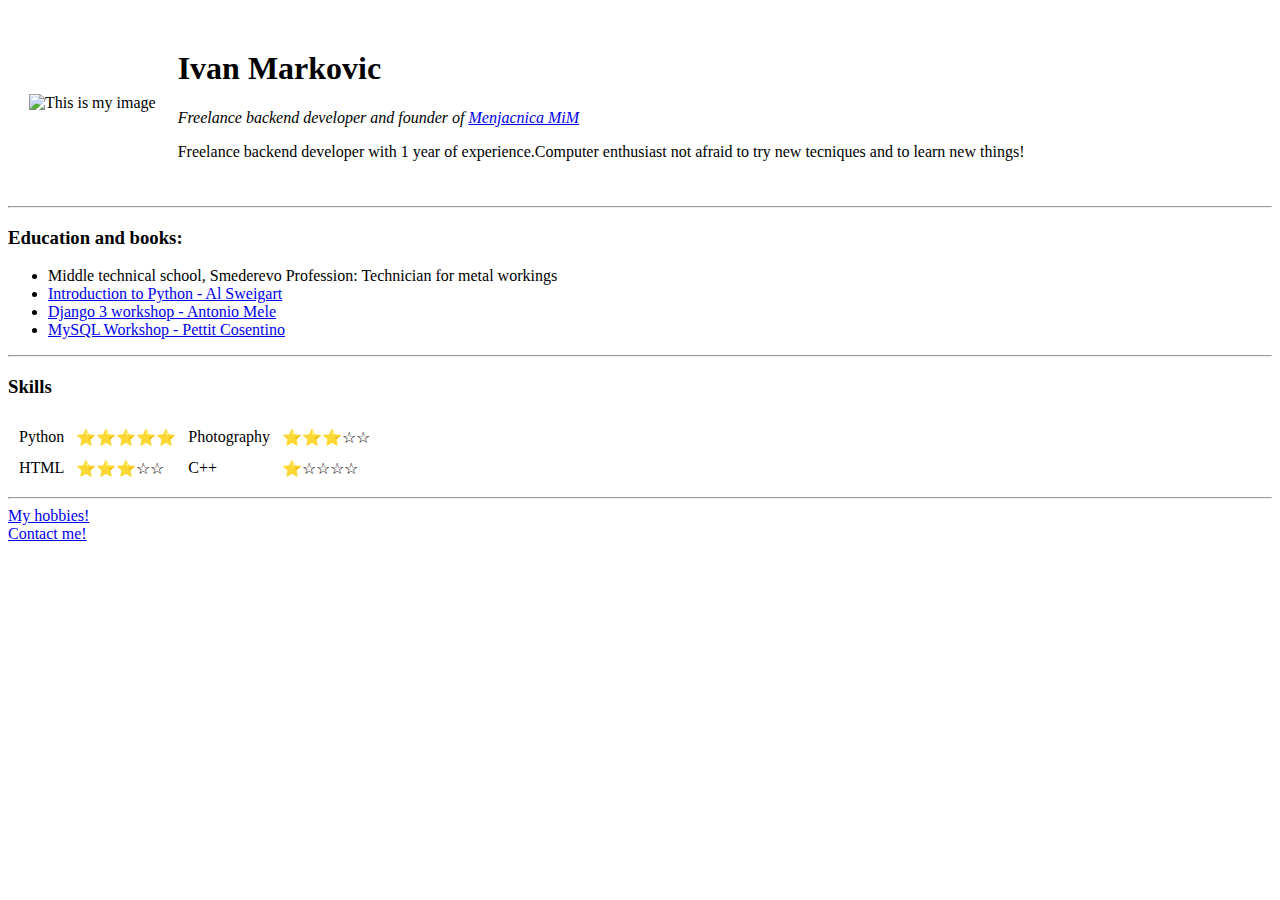
==== index.html @ 7e3bc7ac "Added initial CV website files" ====
<!DOCTYPE html>
<html lang="en">
<head>
    <meta charset="UTF-8">
    <meta http-equiv="X-UA-Compatible" content="IE=edge">
    <meta name="viewport" content="width=device-width, initial-scale=1.0">
    <title>Ivan`s page</title>
</head>
<body>
    <table cellspacing="20">
        <td><img src="https://assets.mycast.io/actor_images/actor-el-risitas-100208_large.jpg?1591898241" alt="This is my image"></td>
        <td>
            <h1>Ivan Markovic</h1>
            <p><em>Freelance backend developer and founder of <a href="http://menjacnica-mim.rs">Menjacnica MiM</a> </em></p>
            <p>Freelance backend developer with 1 year of experience.Computer enthusiast not afraid to try new tecniques and to learn new things!</p>
        </td>
    </table>

    
    <hr>
    <h3>Education and books:</h3>
    
    <ul>
        <li>Middle technical school, Smederevo
            Profession: Technician for metal workings</li>
        <li><a href="https://automatetheboringstuff.com/"> Introduction to Python - Al Sweigart</a></li>
        <li><a href="https://books.google.rs/books/about/Django_3_By_Example.html?id=y83aDwAAQBAJ&source=kp_book_description&redir_esc=y"> Django 3 workshop - Antonio Mele</a></li>
        <li><a href="https://www.packtpub.com/product/the-mysql-workshop/9781839214905"> MySQL Workshop - Pettit Cosentino</a></li>
    </ul>
    <hr>
    <h3>Skills</h3>
    <table cellspacing="10">
        <tr>
            <td>Python</td>
            <td>⭐⭐⭐⭐⭐</td>
            <td>Photography</td>
            <td>⭐⭐⭐☆☆</td>
        </tr>
        <tr>
            <td>HTML</td>
            <td>⭐⭐⭐☆☆</td>
            <td>C++</td>
            <td>⭐☆☆☆☆</td>
        </tr>
    </table>
    <hr>
    <a href="hobies.html">My hobbies!</a>
    <br>
    <a href="contact.html">Contact me!</a>
</body>
</html>
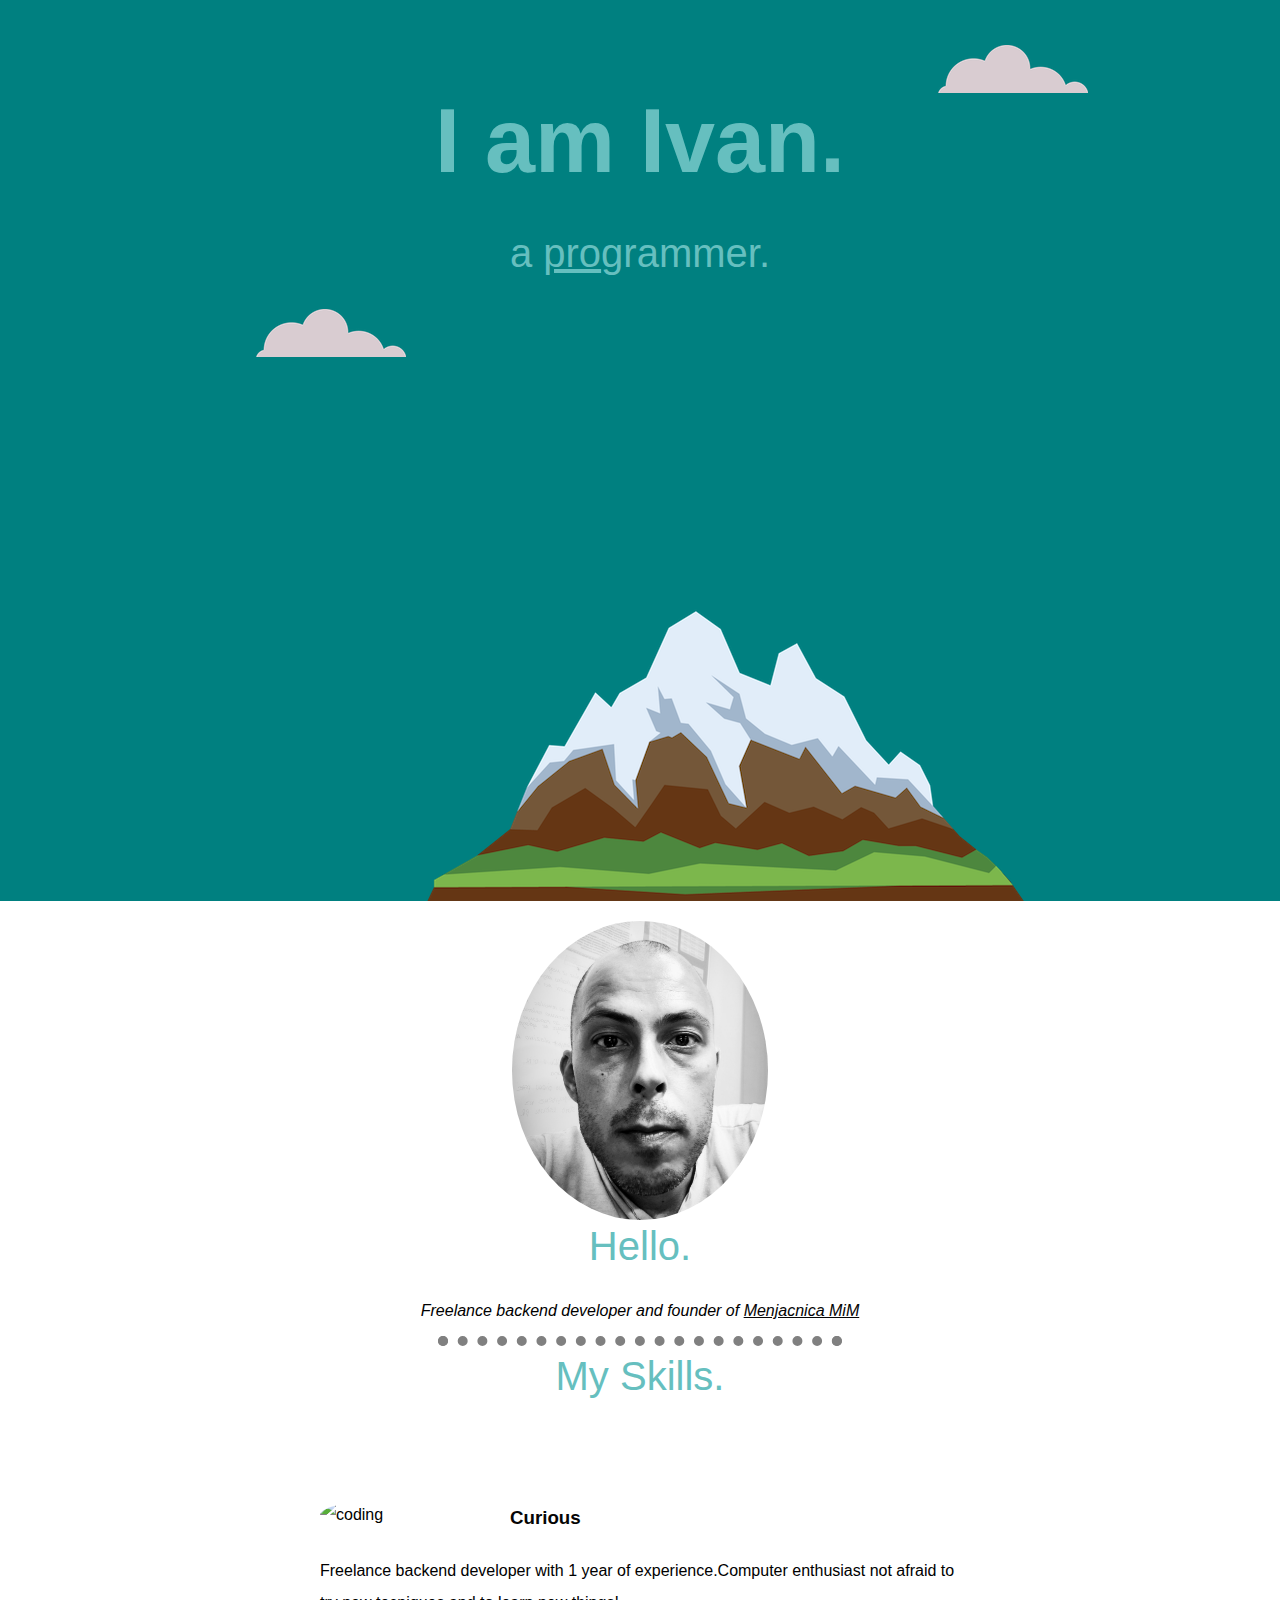
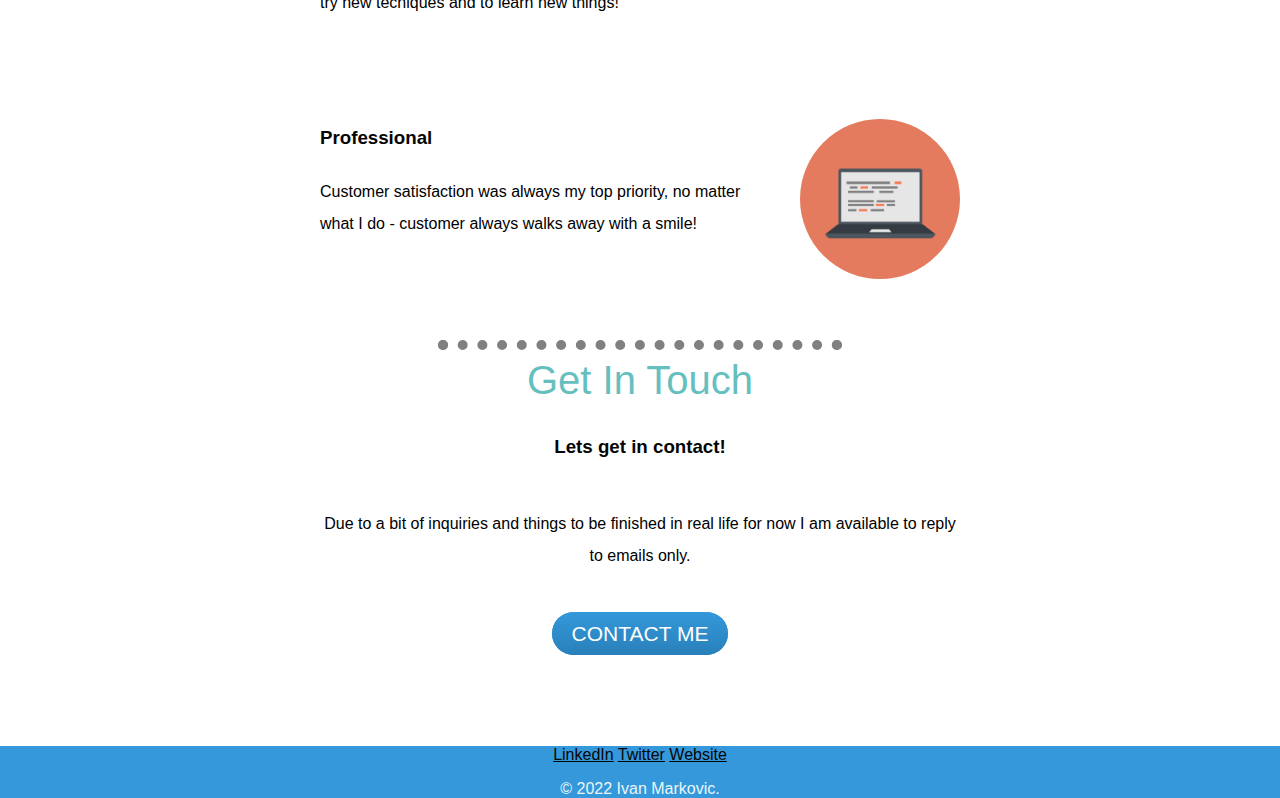
==== commit 5638ff37: "Updated website." ====
--- a/index.html
+++ b/index.html
@@ -4,48 +4,55 @@
     <meta charset="UTF-8">
     <meta http-equiv="X-UA-Compatible" content="IE=edge">
     <meta name="viewport" content="width=device-width, initial-scale=1.0">
-    <title>Ivan`s page</title>
+    <title>Ivan Markovic</title>
+    <link rel="stylesheet" href="/css/styles.css">
+    <link rel="icon" href="favicon-16x16.png">
 </head>
+
 <body>
-    <table cellspacing="20">
-        <td><img src="https://assets.mycast.io/actor_images/actor-el-risitas-100208_large.jpg?1591898241" alt="This is my image"></td>
-        <td>
-            <h1>Ivan Markovic</h1>
-            <p><em>Freelance backend developer and founder of <a href="http://menjacnica-mim.rs">Menjacnica MiM</a> </em></p>
+    <div class="top-container">
+        <img class="top-cloud" src="/images/cloud.png" alt="cloud-img">
+        <h1>I am Ivan.</h1>
+        <h2 class="programmer"> a <span><u>pro</u></span>grammer.</h2>
+        <img class="bottom-cloud" src="/images/cloud.png" alt="cloud-img">
+        <img class="mountain" src="/images/mountain.png" alt="mountain-img">
+    </div>
+    <div class="middle-container">
+        <div class="profile">
+          <img class="profile-photo" src="/images/me-cropped.jpg" alt="profile-photo">
+          <h2 class="programmer">Hello.</h2>
+          <p><em>Freelance backend developer and founder of <a href="http://menjacnica-mim.rs">Menjacnica MiM</a> </em></p>
+        </div>
+        <hr class="ruler">
+        <div class="skills">
+          <h2 class="programmer">My Skills.</h2>
+          <div class="skill-row">
+            <img class="page-photos" src="https://media.giphy.com/media/QssGEmpkyEOhBCb7e1/giphy.gif" alt="coding">
+            <h3>Curious</h3>
             <p>Freelance backend developer with 1 year of experience.Computer enthusiast not afraid to try new tecniques and to learn new things!</p>
-        </td>
-    </table>
-
-    
-    <hr>
-    <h3>Education and books:</h3>
-    
-    <ul>
-        <li>Middle technical school, Smederevo
-            Profession: Technician for metal workings</li>
-        <li><a href="https://automatetheboringstuff.com/"> Introduction to Python - Al Sweigart</a></li>
-        <li><a href="https://books.google.rs/books/about/Django_3_By_Example.html?id=y83aDwAAQBAJ&source=kp_book_description&redir_esc=y"> Django 3 workshop - Antonio Mele</a></li>
-        <li><a href="https://www.packtpub.com/product/the-mysql-workshop/9781839214905"> MySQL Workshop - Pettit Cosentino</a></li>
-    </ul>
-    <hr>
-    <h3>Skills</h3>
-    <table cellspacing="10">
-        <tr>
-            <td>Python</td>
-            <td>⭐⭐⭐⭐⭐</td>
-            <td>Photography</td>
-            <td>⭐⭐⭐☆☆</td>
-        </tr>
-        <tr>
-            <td>HTML</td>
-            <td>⭐⭐⭐☆☆</td>
-            <td>C++</td>
-            <td>⭐☆☆☆☆</td>
-        </tr>
-    </table>
-    <hr>
-    <a href="hobies.html">My hobbies!</a>
-    <br>
-    <a href="contact.html">Contact me!</a>
+          </div>
+          <div class="skill-row">
+            <img class="page-photos-right" src="/images/computer.png" alt="computer">
+            <h3>Professional</h3>
+            <p>Customer satisfaction was always my top priority, no matter what I do - customer always walks away with a smile!</p>
+          </div>
+        </div>
+        <hr class="ruler">
+        <div class="contact-me">
+          <h2 class="programmer">Get In Touch</h2>
+          <h3>Lets get in contact!</h3>
+          <p class="email-text">Due to a bit of inquiries and things to be finished in real life for now I am available to reply to emails only.</p>
+          <a class="btn" href="mailto:mimeosd@yahoo.com">CONTACT ME</a>
+        </div>
+      </div>
+      
+      
+      <div class="bottom-container">
+        <a class="footer-link" href="https://www.linkedin.com/">LinkedIn</a>
+        <a class="footer-link" href="https://twitter.com/">Twitter</a>
+        <a class="footer-link" href="http://www.menjacnica-mim.rs">Website</a>
+        <p class="copyright-text">© 2022 Ivan Markovic.</p>
+      </div>
+      
 </body>
 </html>--- a/css/styles.css
+++ b/css/styles.css
@@ -0,0 +1,153 @@
+body {
+    margin: 0;
+    text-align: center;
+    font-family: Verdana, Geneva, Tahoma, sans-serif;
+}
+
+h1 {
+    font-size: 5.625rem;
+    margin: 50px auto 0 auto;
+    color: #66BFBF;
+    line-height: 2;
+}
+
+.profile-photo {
+    max-width: 20%;
+    max-height: auto;
+    border-radius: 50%;
+    margin-top: 20px;
+}
+
+.page-photos {
+    /* max-width: 20%; */
+    width: 25%;
+    max-height: auto;
+    border-radius: 50%;
+    float: left;
+    margin-right: 30px;
+}
+
+.page-photos-right {
+    /* max-width: 20%; */
+    width: 25%;
+    max-height: auto;
+    border-radius: 50%;
+    float: right;
+    margin-left: 30px;
+}
+
+.top-container {
+    position: relative;
+    background-color: teal;
+    height: 100vh;
+    padding-top: 1px;
+}
+
+.middle-container {
+    position: relative;    
+}
+
+.bottom-container {
+    position: relative;
+    margin-top: 30px;
+    background-color: #3498db;
+    margin-bottom: 0px;
+}
+
+.top-cloud {
+    position: absolute;
+    right: 15%;
+    top: 5%;
+}
+
+.bottom-cloud {
+    position: absolute;
+    left: 20%;
+}
+
+.mountain {
+    position: absolute;
+    bottom: 0%;
+    right: 20%;
+}
+
+.contact-me {
+    position: relative;
+    margin-bottom: 100px;
+}
+
+.programmer {
+    font-size: 2.5rem;
+    margin-top: 0;
+    color: #66BFBF;
+}
+
+h2 {
+    font-weight: normal;
+}
+
+h3 {
+    color: #050505;
+}
+
+a {
+    color: #050505;
+}
+
+.skill-row {
+    width: 50%;
+    margin: 100px auto;
+    text-align: left;
+    line-height: 2;
+}
+
+.ruler {
+    width: 30%;
+    border-style: dotted;
+    border-top: hidden;
+    border-width: 10px;
+}
+
+.btn {
+    background: #3498db;
+    background-image: -webkit-linear-gradient(top, #3498db, #2980b9);
+    background-image: -moz-linear-gradient(top, #3498db, #2980b9);
+    background-image: -ms-linear-gradient(top, #3498db, #2980b9);
+    background-image: -o-linear-gradient(top, #3498db, #2980b9);
+    background-image: linear-gradient(to bottom, #3498db, #2980b9);
+    -webkit-border-radius: 28;
+    -moz-border-radius: 28;
+    border-radius: 28px;
+    font-family: Arial;
+    color: #ffffff;
+    font-size: 21px;
+    padding: 10px 20px 10px 20px;
+    text-decoration: none;
+  }
+  
+  .btn:hover {
+    background: #3cb0fd;
+    background-image: -webkit-linear-gradient(top, #3cb0fd, #3498db);
+    background-image: -moz-linear-gradient(top, #3cb0fd, #3498db);
+    background-image: -ms-linear-gradient(top, #3cb0fd, #3498db);
+    background-image: -o-linear-gradient(top, #3cb0fd, #3498db);
+    background-image: linear-gradient(to bottom, #3cb0fd, #3498db);
+    text-decoration: none;
+  }
+
+  .copyright-text {
+    color: #EAF6F6;
+    margin-bottom: 0px;
+  }
+
+  .email-text {
+    width: 50%;
+    margin: 50px auto;
+    text-align: center;
+    line-height: 2;
+  }
+
+  .footer-link {
+    position: relative;
+    margin-top: 20px;
+  }